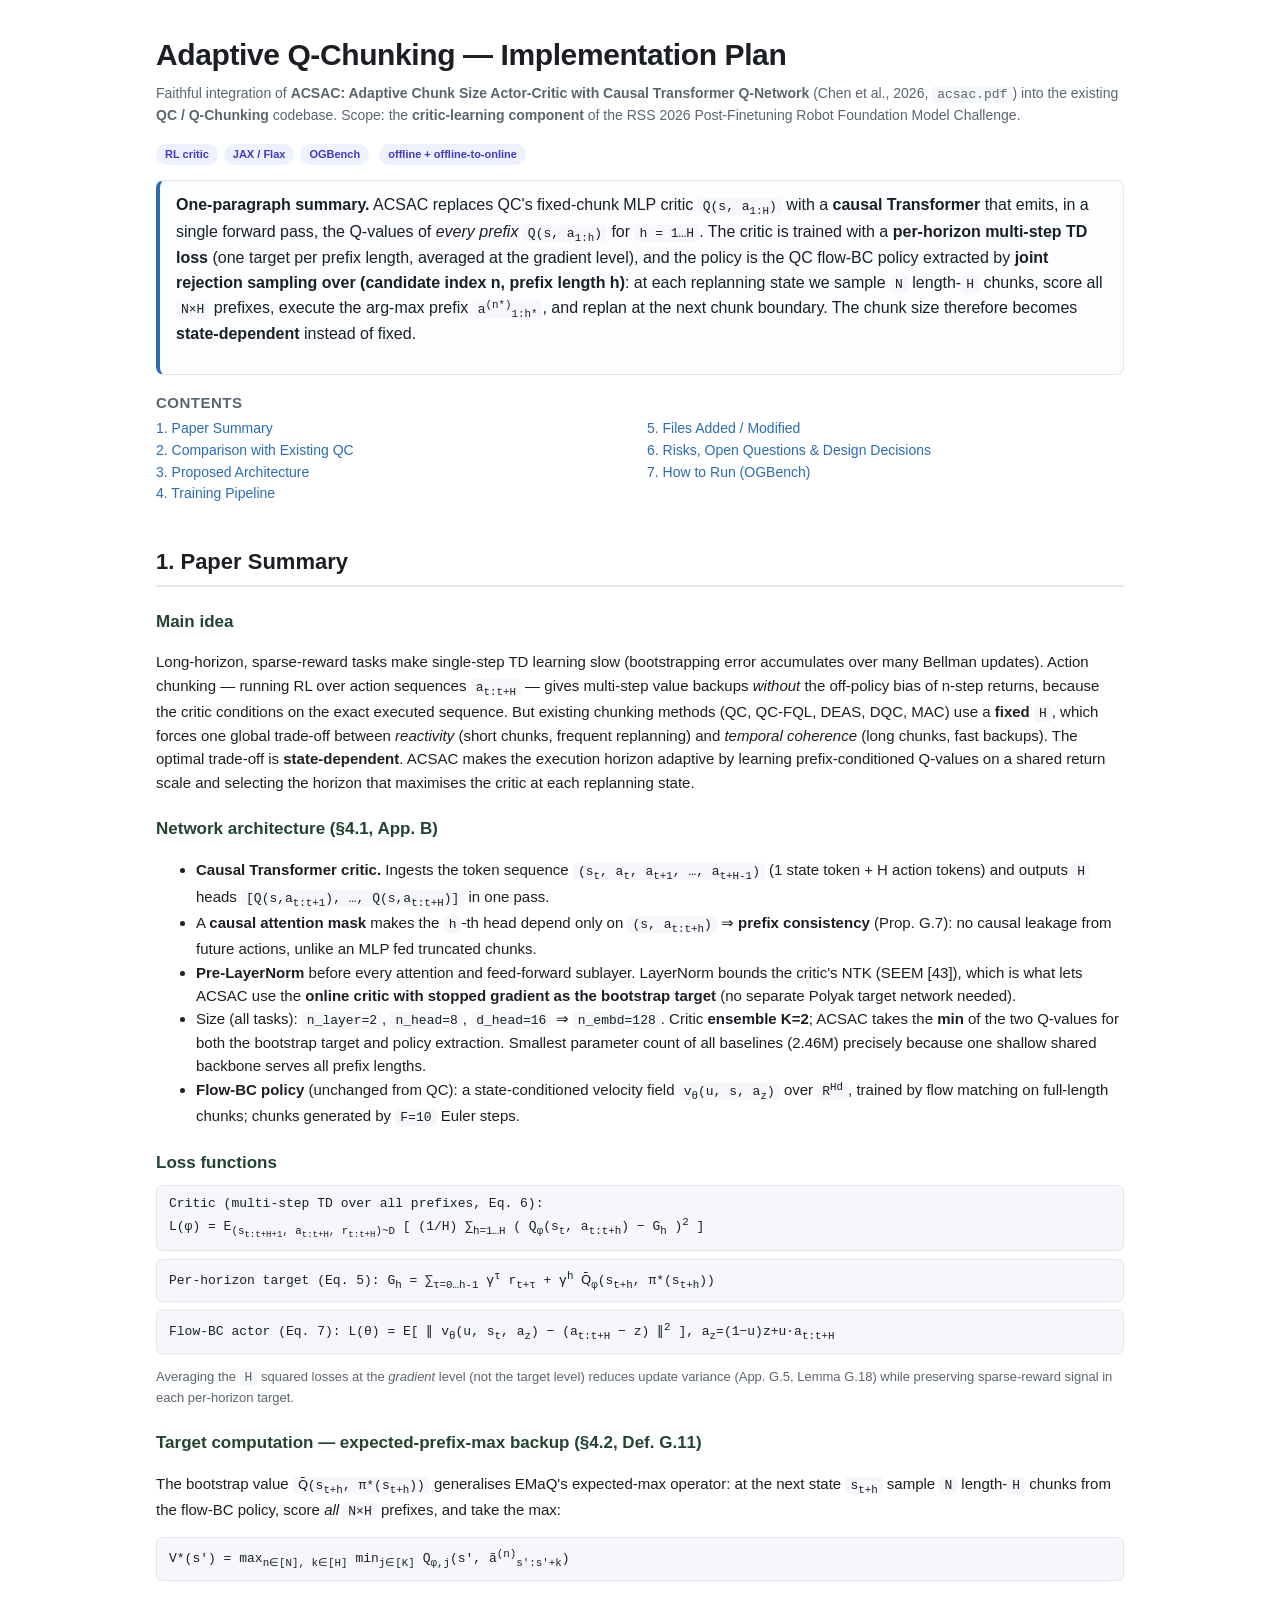
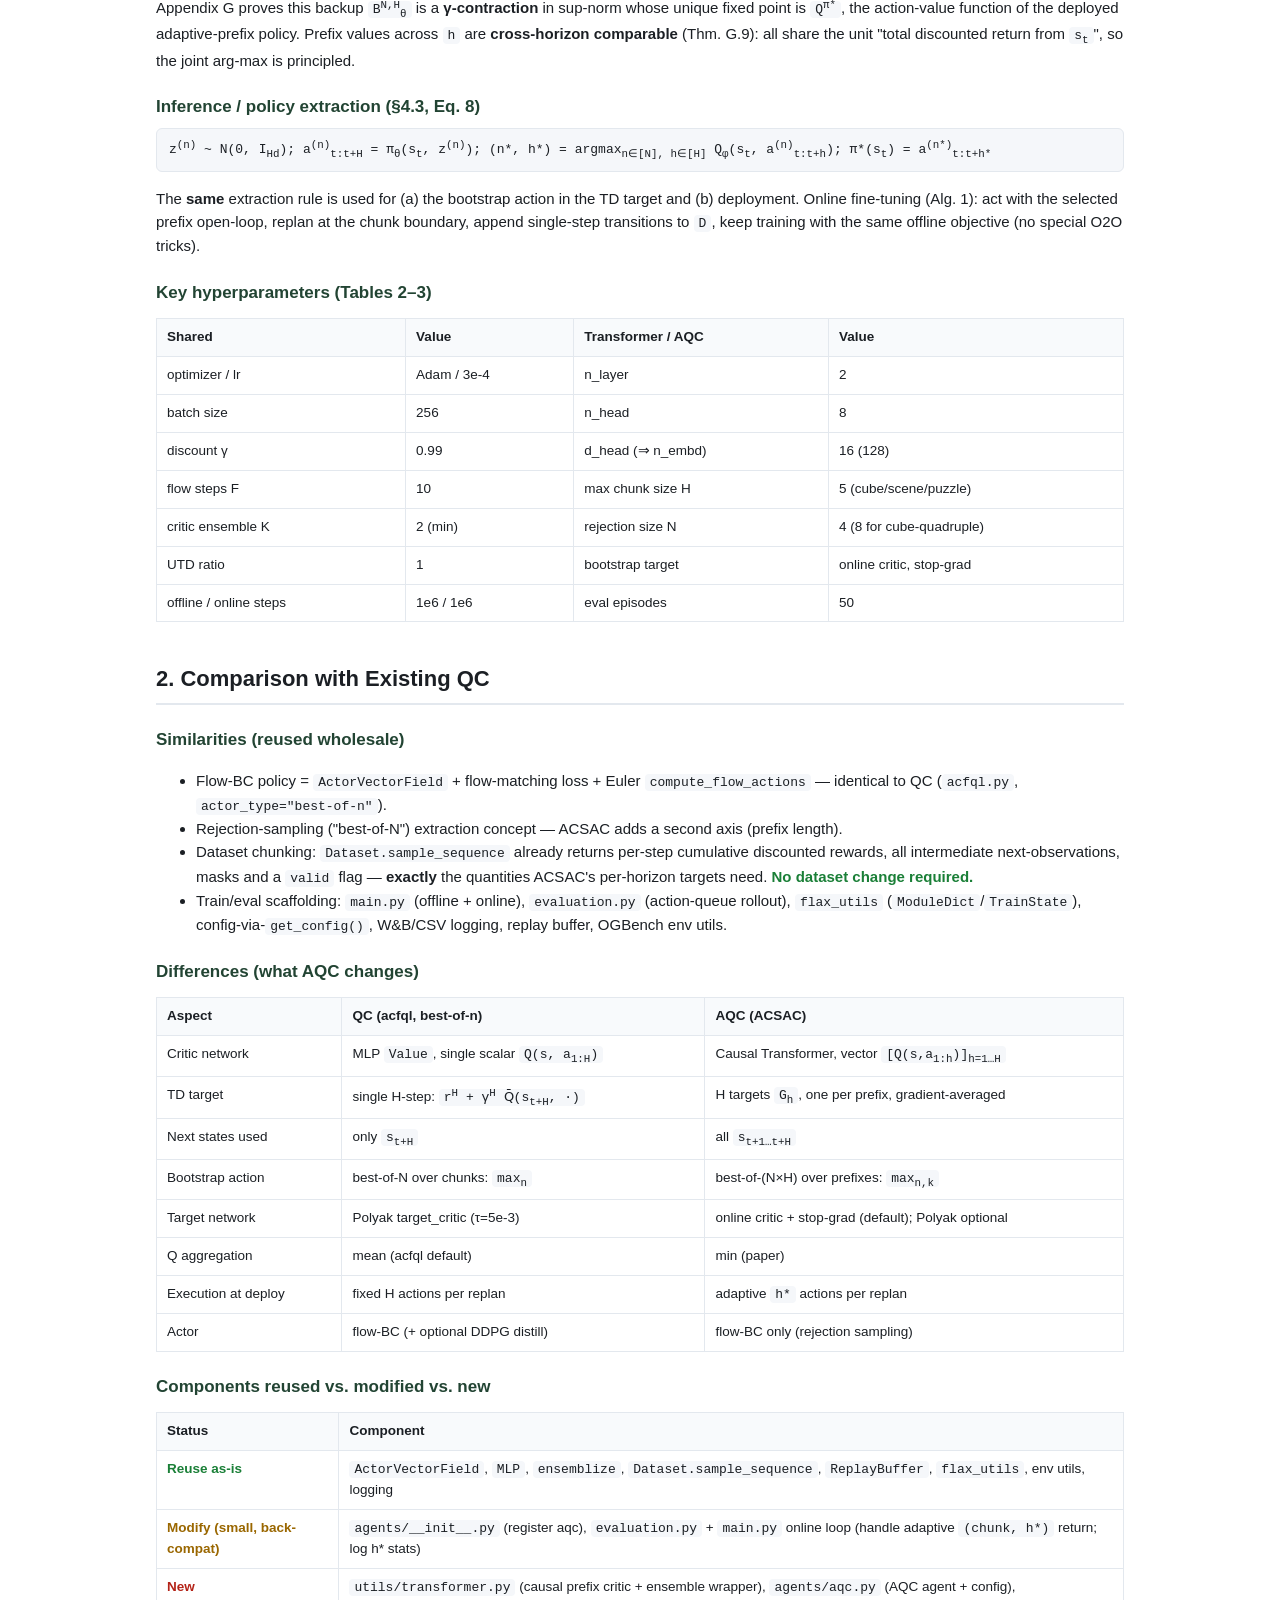
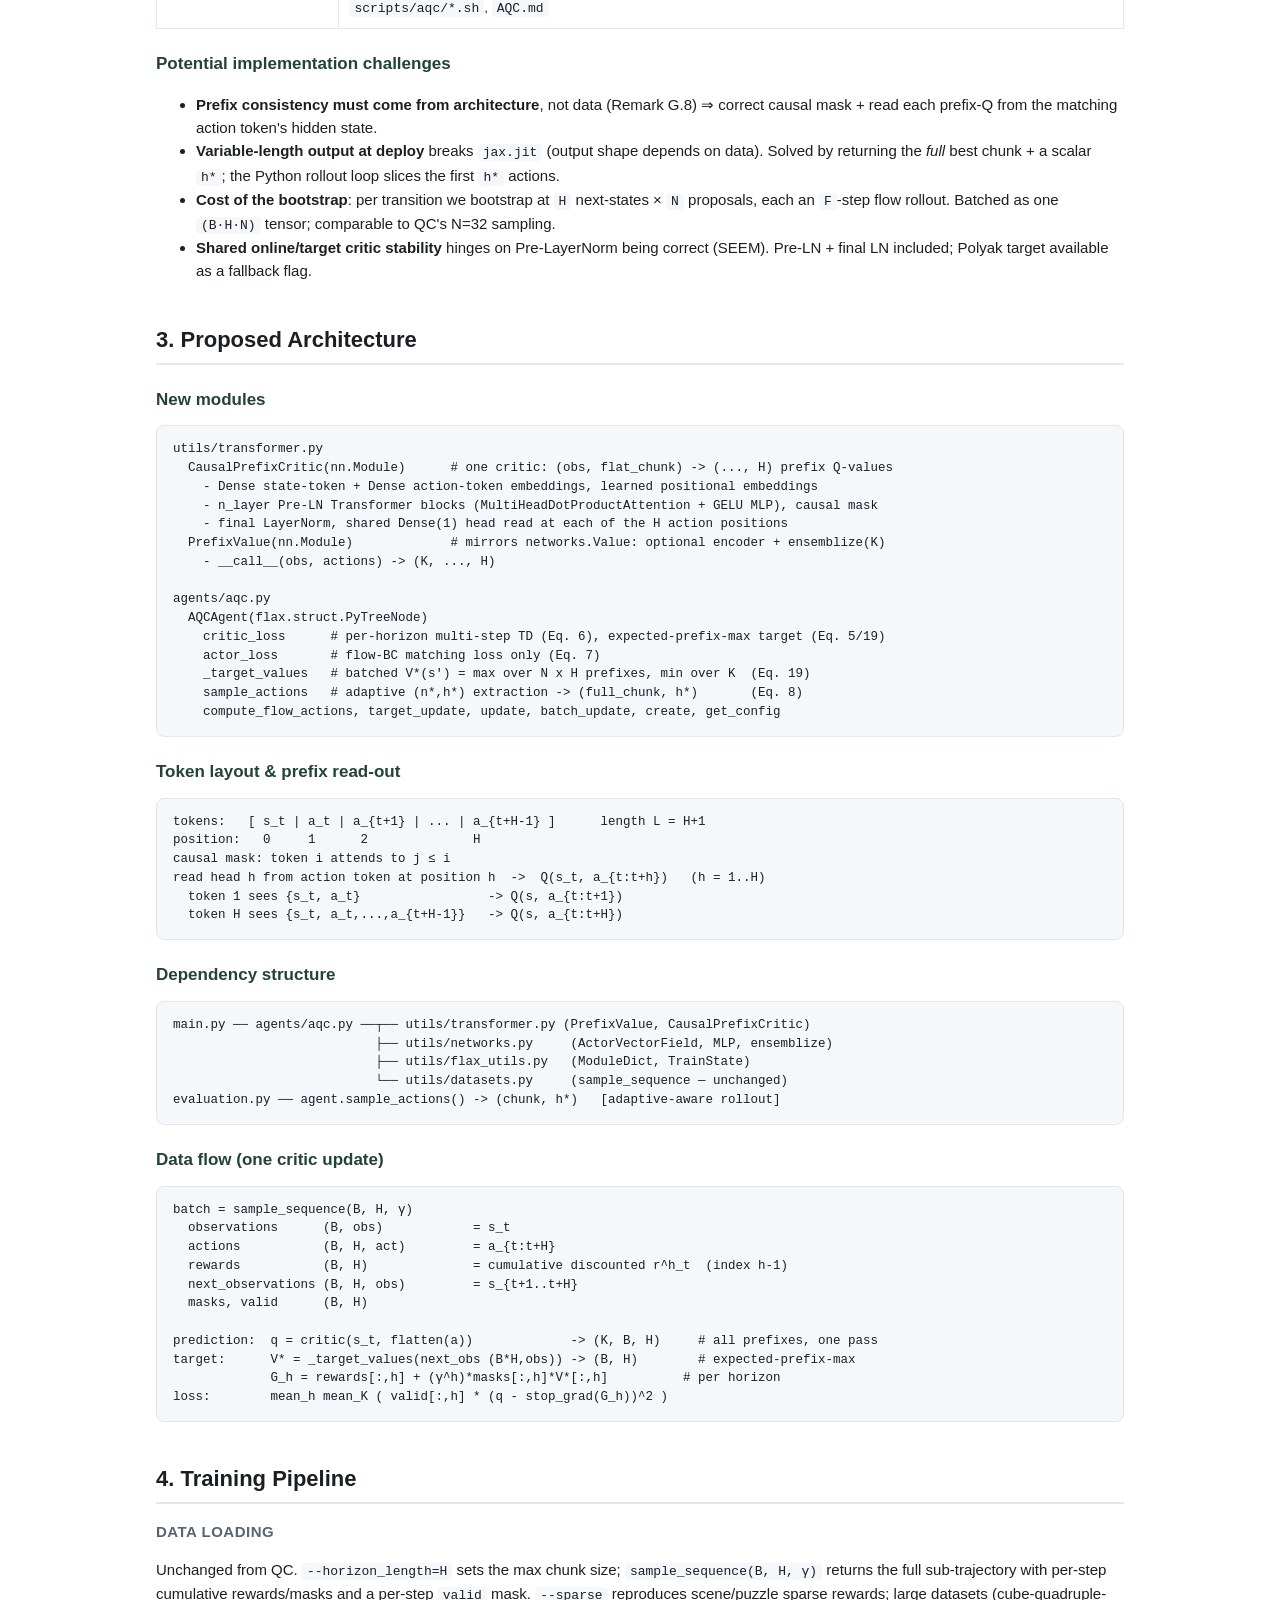
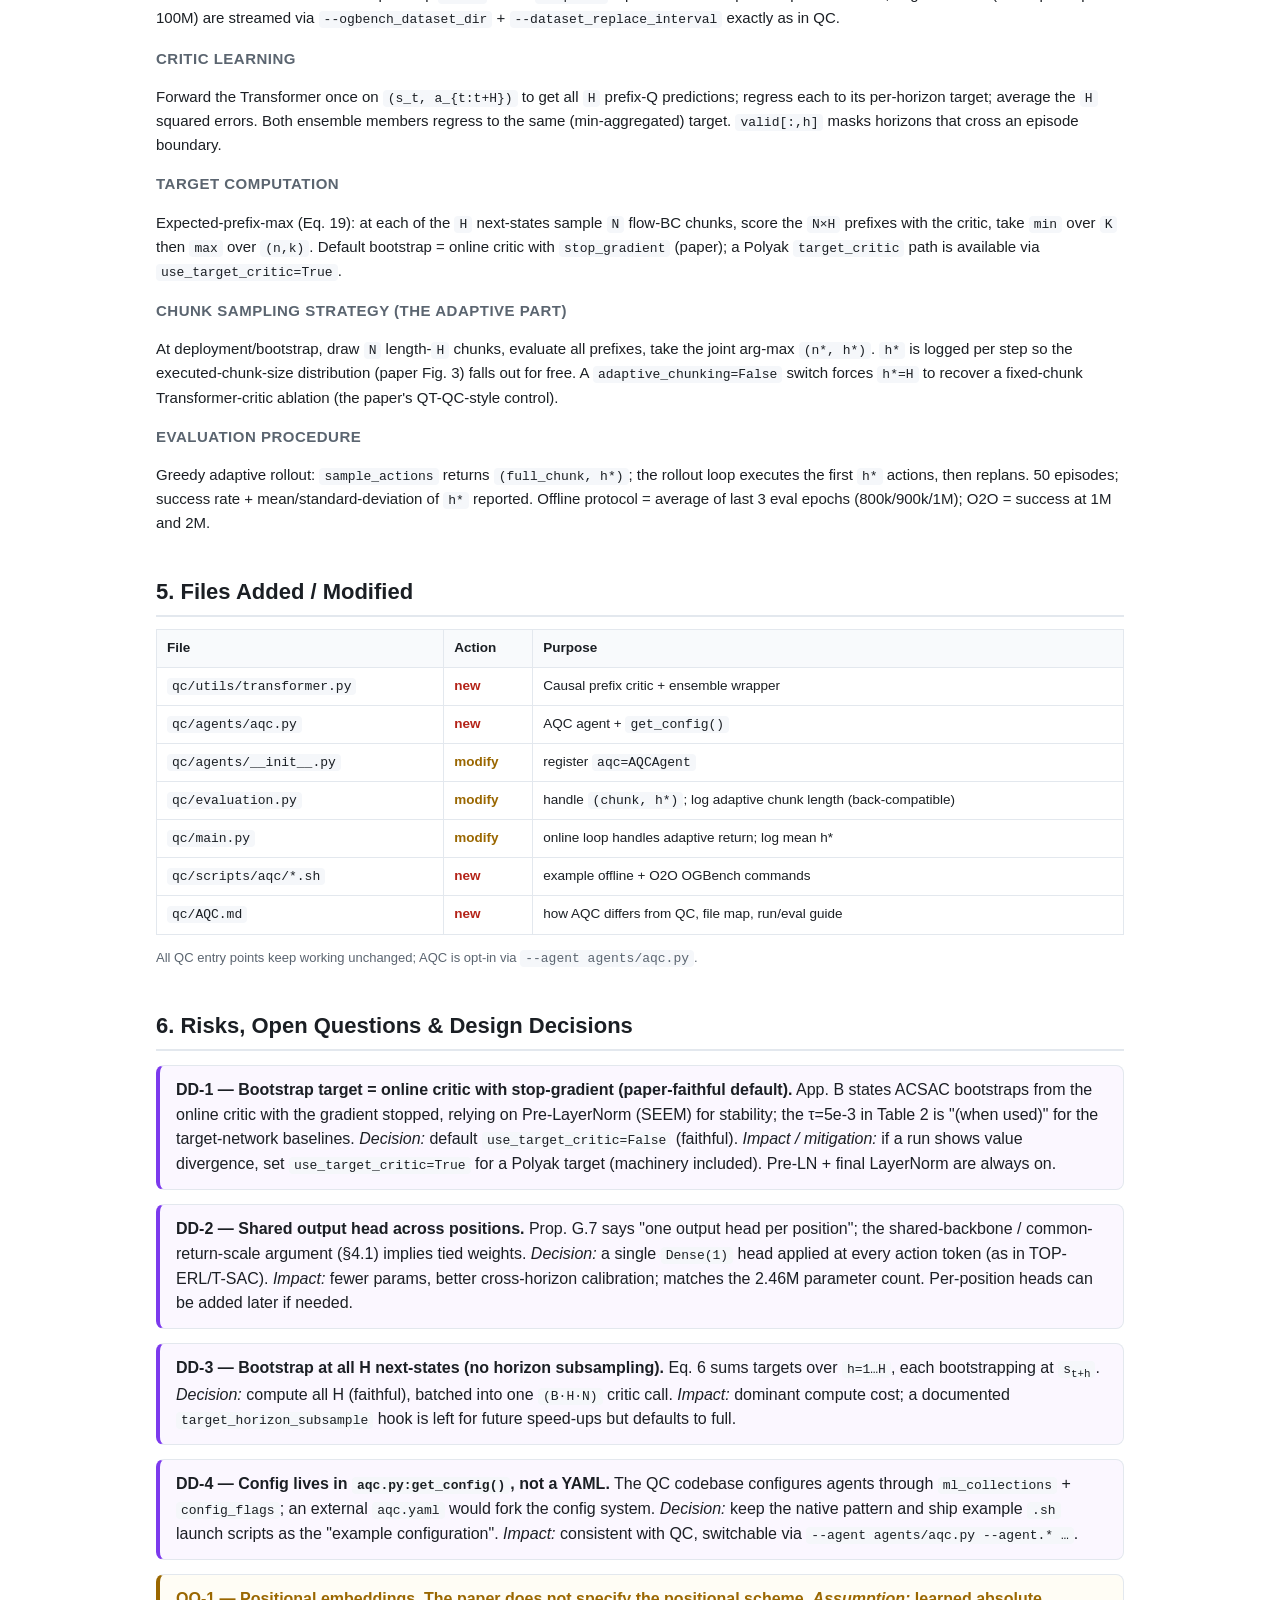
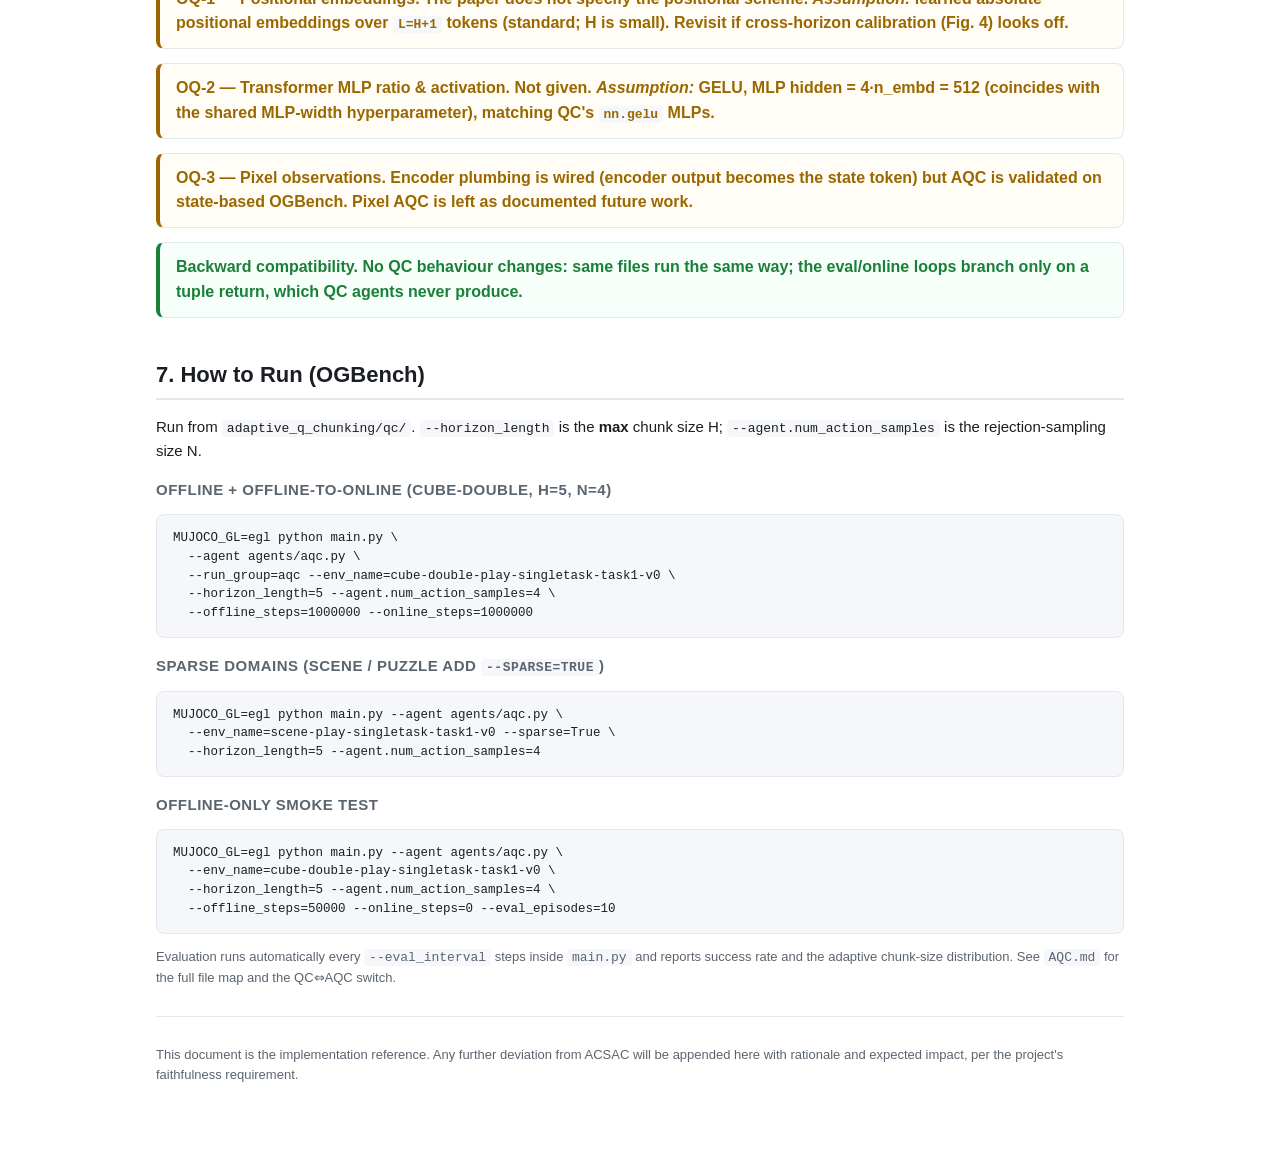
==== adaptive_q_chunking/implementation_plan.html @ ee91c6ee "Add Adaptive Q-Chunking (ACSAC) critic + distributional variant + OGBench sweep infra - Causal Trans" ====
<!DOCTYPE html>
<html lang="en">
<head>
<meta charset="utf-8"/>
<meta name="viewport" content="width=device-width, initial-scale=1"/>
<title>Adaptive Q-Chunking (ACSAC) — Implementation Plan</title>
<style>
  :root { --fg:#1b1f24; --muted:#5b6570; --acc:#2b6cb0; --acc2:#7c3aed;
          --ok:#1a7f37; --warn:#9a6700; --bad:#b42318; --bg:#fff; --code:#f5f7fa;
          --border:#e3e8ee; }
  * { box-sizing:border-box; }
  body { font-family:-apple-system,BlinkMacSystemFont,"Segoe UI",Roboto,Helvetica,Arial,sans-serif;
         color:var(--fg); background:var(--bg); margin:0; line-height:1.55; }
  .wrap { max-width:1024px; margin:0 auto; padding:32px 28px 96px; }
  h1 { font-size:30px; margin:0 0 4px; letter-spacing:-.4px; }
  h2 { font-size:22px; margin:40px 0 10px; padding-bottom:6px; border-bottom:2px solid var(--border); }
  h3 { font-size:17px; margin:22px 0 6px; color:#243; }
  h4 { font-size:15px; margin:16px 0 4px; color:var(--muted); text-transform:uppercase; letter-spacing:.5px; }
  p, li { font-size:15px; }
  code { background:var(--code); padding:1px 5px; border-radius:4px; font-size:13px;
         font-family:"SF Mono",ui-monospace,Menlo,Consolas,monospace; }
  pre { background:var(--code); border:1px solid var(--border); border-radius:8px;
        padding:14px 16px; overflow:auto; font-size:12.5px; line-height:1.5;
        font-family:"SF Mono",ui-monospace,Menlo,Consolas,monospace; }
  .sub { color:var(--muted); font-size:14px; margin-top:0; }
  .pill { display:inline-block; font-size:11px; padding:2px 9px; border-radius:999px;
          background:#eef2ff; color:#4338ca; font-weight:600; margin-right:6px; }
  table { border-collapse:collapse; width:100%; margin:12px 0; font-size:13.5px; }
  th,td { border:1px solid var(--border); padding:8px 10px; text-align:left; vertical-align:top; }
  th { background:#f8fafc; font-weight:600; }
  .ok { color:var(--ok); font-weight:600; }
  .warn { color:var(--warn); font-weight:600; }
  .bad { color:var(--bad); font-weight:600; }
  .box { border:1px solid var(--border); border-left:4px solid var(--acc); border-radius:8px;
         padding:12px 16px; margin:14px 0; background:#fbfdff; }
  .box.warn { border-left-color:var(--warn); background:#fffdf5; }
  .box.dev  { border-left-color:var(--acc2); background:#fbf7ff; }
  .box.ok   { border-left-color:var(--ok); background:#f6fffa; }
  .toc { columns:2; font-size:14px; }
  .toc a { color:var(--acc); text-decoration:none; }
  .small { font-size:13px; color:var(--muted); }
  .eq { background:var(--code); border:1px solid var(--border); border-radius:6px;
        padding:8px 12px; margin:8px 0; font-family:ui-monospace,Menlo,monospace; font-size:13px; }
  kbd { background:#111827; color:#fff; border-radius:4px; padding:1px 6px; font-size:12px; }
  hr { border:0; border-top:1px solid var(--border); margin:28px 0; }
</style>
</head>
<body>
<div class="wrap">

<h1>Adaptive Q-Chunking — Implementation Plan</h1>
<p class="sub">Faithful integration of <b>ACSAC: Adaptive Chunk Size Actor-Critic with Causal Transformer
Q-Network</b> (Chen et al., 2026, <code>acsac.pdf</code>) into the existing <b>QC / Q-Chunking</b> codebase.
Scope: the <b>critic-learning component</b> of the RSS 2026 Post-Finetuning Robot Foundation Model Challenge.</p>
<p><span class="pill">RL critic</span><span class="pill">JAX / Flax</span><span class="pill">OGBench</span>
<span class="pill">offline + offline-to-online</span></p>

<div class="box">
<b>One-paragraph summary.</b> ACSAC replaces QC's fixed-chunk MLP critic
<code>Q(s, a<sub>1:H</sub>)</code> with a <b>causal Transformer</b> that emits, in a single forward pass,
the Q-values of <i>every prefix</i> <code>Q(s, a<sub>1:h</sub>)</code> for <code>h = 1…H</code>. The critic is
trained with a <b>per-horizon multi-step TD loss</b> (one target per prefix length, averaged at the
gradient level), and the policy is the QC flow-BC policy extracted by <b>joint rejection sampling over
(candidate index n, prefix length h)</b>: at each replanning state we sample <code>N</code> length-<code>H</code>
chunks, score all <code>N&times;H</code> prefixes, execute the arg-max prefix <code>a<sup>(n*)</sup><sub>1:h*</sub></code>,
and replan at the next chunk boundary. The chunk size therefore becomes <b>state-dependent</b> instead of fixed.</p>
</div>

<h4>Contents</h4>
<div class="toc">
<a href="#summary">1. Paper Summary</a><br/>
<a href="#compare">2. Comparison with Existing QC</a><br/>
<a href="#arch">3. Proposed Architecture</a><br/>
<a href="#pipeline">4. Training Pipeline</a><br/>
<a href="#files">5. Files Added / Modified</a><br/>
<a href="#risks">6. Risks, Open Questions &amp; Design Decisions</a><br/>
<a href="#run">7. How to Run (OGBench)</a><br/>
</div>

<!-- ============================================================ -->
<h2 id="summary">1. Paper Summary</h2>

<h3>Main idea</h3>
<p>Long-horizon, sparse-reward tasks make single-step TD learning slow (bootstrapping error
accumulates over many Bellman updates). Action chunking — running RL over action sequences
<code>a<sub>t:t+H</sub></code> — gives multi-step value backups <i>without</i> the off-policy bias of n-step
returns, because the critic conditions on the exact executed sequence. But existing chunking methods (QC,
QC-FQL, DEAS, DQC, MAC) use a <b>fixed</b> <code>H</code>, which forces one global trade-off between
<i>reactivity</i> (short chunks, frequent replanning) and <i>temporal coherence</i> (long chunks, fast
backups). The optimal trade-off is <b>state-dependent</b>. ACSAC makes the execution horizon adaptive by
learning prefix-conditioned Q-values on a shared return scale and selecting the horizon that maximises
the critic at each replanning state.</p>

<h3>Network architecture (§4.1, App. B)</h3>
<ul>
<li><b>Causal Transformer critic.</b> Ingests the token sequence
<code>(s<sub>t</sub>, a<sub>t</sub>, a<sub>t+1</sub>, …, a<sub>t+H-1</sub>)</code> (1 state token + H action tokens)
and outputs <code>H</code> heads <code>[Q(s,a<sub>t:t+1</sub>), …, Q(s,a<sub>t:t+H</sub>)]</code> in one pass.</li>
<li>A <b>causal attention mask</b> makes the <code>h</code>-th head depend only on <code>(s, a<sub>t:t+h</sub>)</code>
&rArr; <b>prefix consistency</b> (Prop. G.7): no causal leakage from future actions, unlike an MLP fed truncated chunks.</li>
<li><b>Pre-LayerNorm</b> before every attention and feed-forward sublayer. LayerNorm bounds the critic's NTK
(SEEM [43]), which is what lets ACSAC use the <b>online critic with stopped gradient as the bootstrap target</b>
(no separate Polyak target network needed).</li>
<li>Size (all tasks): <code>n_layer=2</code>, <code>n_head=8</code>, <code>d_head=16</code> &rArr; <code>n_embd=128</code>.
Critic <b>ensemble K=2</b>; ACSAC takes the <b>min</b> of the two Q-values for both the bootstrap target and policy extraction.
Smallest parameter count of all baselines (2.46M) precisely because one shallow shared backbone serves all prefix lengths.</li>
<li><b>Flow-BC policy</b> (unchanged from QC): a state-conditioned velocity field <code>v<sub>θ</sub>(u, s, a<sub>z</sub>)</code>
over <code>R<sup>Hd</sup></code>, trained by flow matching on full-length chunks; chunks generated by <code>F=10</code> Euler steps.</li>
</ul>

<h3>Loss functions</h3>
<div class="eq">Critic (multi-step TD over all prefixes, Eq. 6):<br/>
L(&phi;) = E<sub>(s<sub>t:t+H+1</sub>, a<sub>t:t+H</sub>, r<sub>t:t+H</sub>)~D</sub> [ (1/H) &sum;<sub>h=1…H</sub> ( Q<sub>&phi;</sub>(s<sub>t</sub>, a<sub>t:t+h</sub>) &minus; G<sub>h</sub> )<sup>2</sup> ]</div>
<div class="eq">Per-horizon target (Eq. 5):  G<sub>h</sub> = &sum;<sub>&tau;=0…h-1</sub> &gamma;<sup>&tau;</sup> r<sub>t+&tau;</sub>  +  &gamma;<sup>h</sup> Q̄<sub>&phi;</sub>(s<sub>t+h</sub>, &pi;*(s<sub>t+h</sub>))</div>
<div class="eq">Flow-BC actor (Eq. 7):  L(&theta;) = E[ &Vert; v<sub>&theta;</sub>(u, s<sub>t</sub>, a<sub>z</sub>) &minus; (a<sub>t:t+H</sub> &minus; z) &Vert;<sup>2</sup> ],  a<sub>z</sub>=(1&minus;u)z+u&middot;a<sub>t:t+H</sub></div>
<p class="small">Averaging the <code>H</code> squared losses at the <i>gradient</i> level (not the target level)
reduces update variance (App. G.5, Lemma G.18) while preserving sparse-reward signal in each per-horizon target.</p>

<h3>Target computation — expected-prefix-max backup (§4.2, Def. G.11)</h3>
<p>The bootstrap value <code>Q̄(s<sub>t+h</sub>, &pi;*(s<sub>t+h</sub>))</code> generalises EMaQ's expected-max operator:
at the next state <code>s<sub>t+h</sub></code> sample <code>N</code> length-<code>H</code> chunks from the flow-BC policy, score
<i>all</i> <code>N&times;H</code> prefixes, and take the max:</p>
<div class="eq">V*(s') = max<sub>n&isin;[N], k&isin;[H]</sub>  min<sub>j&isin;[K]</sub>  Q<sub>&phi;,j</sub>(s', ã<sup>(n)</sup><sub>s':s'+k</sub>)</div>
<p>Appendix G proves this backup <code>B<sup>N,H</sup><sub>&theta;</sub></code> is a <b>&gamma;-contraction</b> in
sup-norm whose unique fixed point is <code>Q<sup>&pi;*</sup></code>, the action-value function of the deployed
adaptive-prefix policy. Prefix values across <code>h</code> are <b>cross-horizon comparable</b> (Thm. G.9):
all share the unit "total discounted return from <code>s<sub>t</sub></code>", so the joint arg-max is principled.</p>

<h3>Inference / policy extraction (§4.3, Eq. 8)</h3>
<div class="eq">z<sup>(n)</sup> ~ N(0, I<sub>Hd</sub>);   a<sup>(n)</sup><sub>t:t+H</sub> = &pi;<sub>&theta;</sub>(s<sub>t</sub>, z<sup>(n)</sup>);
  (n*, h*) = argmax<sub>n&isin;[N], h&isin;[H]</sub> Q<sub>&phi;</sub>(s<sub>t</sub>, a<sup>(n)</sup><sub>t:t+h</sub>);   &pi;*(s<sub>t</sub>) = a<sup>(n*)</sup><sub>t:t+h*</sub></div>
<p>The <b>same</b> extraction rule is used for (a) the bootstrap action in the TD target and (b) deployment.
Online fine-tuning (Alg. 1): act with the selected prefix open-loop, replan at the chunk boundary, append
single-step transitions to <code>D</code>, keep training with the same offline objective (no special O2O tricks).</p>

<h3>Key hyperparameters (Tables 2–3)</h3>
<table>
<tr><th>Shared</th><th>Value</th><th>Transformer / AQC</th><th>Value</th></tr>
<tr><td>optimizer / lr</td><td>Adam / 3e-4</td><td>n_layer</td><td>2</td></tr>
<tr><td>batch size</td><td>256</td><td>n_head</td><td>8</td></tr>
<tr><td>discount &gamma;</td><td>0.99</td><td>d_head (&rArr; n_embd)</td><td>16 (128)</td></tr>
<tr><td>flow steps F</td><td>10</td><td>max chunk size H</td><td>5 (cube/scene/puzzle)</td></tr>
<tr><td>critic ensemble K</td><td>2 (min)</td><td>rejection size N</td><td>4 (8 for cube-quadruple)</td></tr>
<tr><td>UTD ratio</td><td>1</td><td>bootstrap target</td><td>online critic, stop-grad</td></tr>
<tr><td>offline / online steps</td><td>1e6 / 1e6</td><td>eval episodes</td><td>50</td></tr>
</table>

<!-- ============================================================ -->
<h2 id="compare">2. Comparison with Existing QC</h2>

<h3>Similarities (reused wholesale)</h3>
<ul>
<li>Flow-BC policy = <code>ActorVectorField</code> + flow-matching loss + Euler <code>compute_flow_actions</code>
— identical to QC (<code>acfql.py</code>, <code>actor_type="best-of-n"</code>).</li>
<li>Rejection-sampling ("best-of-N") extraction concept — ACSAC adds a second axis (prefix length).</li>
<li>Dataset chunking: <code>Dataset.sample_sequence</code> already returns per-step cumulative discounted
rewards, all intermediate next-observations, masks and a <code>valid</code> flag — <b>exactly</b> the
quantities ACSAC's per-horizon targets need. <span class="ok">No dataset change required.</span></li>
<li>Train/eval scaffolding: <code>main.py</code> (offline + online), <code>evaluation.py</code> (action-queue
rollout), <code>flax_utils</code> (<code>ModuleDict</code>/<code>TrainState</code>), config-via-<code>get_config()</code>,
W&amp;B/CSV logging, replay buffer, OGBench env utils.</li>
</ul>

<h3>Differences (what AQC changes)</h3>
<table>
<tr><th>Aspect</th><th>QC (acfql, best-of-n)</th><th>AQC (ACSAC)</th></tr>
<tr><td>Critic network</td><td>MLP <code>Value</code>, single scalar <code>Q(s, a<sub>1:H</sub>)</code></td>
    <td>Causal Transformer, vector <code>[Q(s,a<sub>1:h</sub>)]<sub>h=1…H</sub></code></td></tr>
<tr><td>TD target</td><td>single H-step: <code>r<sup>H</sup> + &gamma;<sup>H</sup> Q̄(s<sub>t+H</sub>, &middot;)</code></td>
    <td>H targets <code>G<sub>h</sub></code>, one per prefix, gradient-averaged</td></tr>
<tr><td>Next states used</td><td>only <code>s<sub>t+H</sub></code></td><td>all <code>s<sub>t+1…t+H</sub></code></td></tr>
<tr><td>Bootstrap action</td><td>best-of-N over chunks: <code>max<sub>n</sub></code></td>
    <td>best-of-(N&times;H) over prefixes: <code>max<sub>n,k</sub></code></td></tr>
<tr><td>Target network</td><td>Polyak target_critic (&tau;=5e-3)</td>
    <td>online critic + stop-grad (default); Polyak optional</td></tr>
<tr><td>Q aggregation</td><td>mean (acfql default)</td><td>min (paper)</td></tr>
<tr><td>Execution at deploy</td><td>fixed H actions per replan</td><td>adaptive <code>h*</code> actions per replan</td></tr>
<tr><td>Actor</td><td>flow-BC (+ optional DDPG distill)</td><td>flow-BC only (rejection sampling)</td></tr>
</table>

<h3>Components reused vs. modified vs. new</h3>
<table>
<tr><th>Status</th><th>Component</th></tr>
<tr><td class="ok">Reuse as-is</td><td><code>ActorVectorField</code>, <code>MLP</code>, <code>ensemblize</code>,
   <code>Dataset.sample_sequence</code>, <code>ReplayBuffer</code>, <code>flax_utils</code>, env utils, logging</td></tr>
<tr><td class="warn">Modify (small, back-compat)</td><td><code>agents/__init__.py</code> (register aqc),
   <code>evaluation.py</code> + <code>main.py</code> online loop (handle adaptive <code>(chunk, h*)</code> return; log h* stats)</td></tr>
<tr><td class="bad">New</td><td><code>utils/transformer.py</code> (causal prefix critic + ensemble wrapper),
   <code>agents/aqc.py</code> (AQC agent + config), <code>scripts/aqc/*.sh</code>, <code>AQC.md</code></td></tr>
</table>

<h3>Potential implementation challenges</h3>
<ul>
<li><b>Prefix consistency must come from architecture</b>, not data (Remark G.8) &rArr; correct causal mask + read
each prefix-Q from the matching action token's hidden state.</li>
<li><b>Variable-length output at deploy</b> breaks <code>jax.jit</code> (output shape depends on data). Solved by
returning the <i>full</i> best chunk + a scalar <code>h*</code>; the Python rollout loop slices the first <code>h*</code> actions.</li>
<li><b>Cost of the bootstrap</b>: per transition we bootstrap at <code>H</code> next-states &times; <code>N</code> proposals,
each an <code>F</code>-step flow rollout. Batched as one <code>(B&middot;H&middot;N)</code> tensor; comparable to QC's N=32 sampling.</li>
<li><b>Shared online/target critic stability</b> hinges on Pre-LayerNorm being correct (SEEM). Pre-LN + final LN included;
Polyak target available as a fallback flag.</li>
</ul>

<!-- ============================================================ -->
<h2 id="arch">3. Proposed Architecture</h2>

<h3>New modules</h3>
<pre>utils/transformer.py
  CausalPrefixCritic(nn.Module)      # one critic: (obs, flat_chunk) -> (..., H) prefix Q-values
    - Dense state-token + Dense action-token embeddings, learned positional embeddings
    - n_layer Pre-LN Transformer blocks (MultiHeadDotProductAttention + GELU MLP), causal mask
    - final LayerNorm, shared Dense(1) head read at each of the H action positions
  PrefixValue(nn.Module)             # mirrors networks.Value: optional encoder + ensemblize(K)
    - __call__(obs, actions) -> (K, ..., H)

agents/aqc.py
  AQCAgent(flax.struct.PyTreeNode)
    critic_loss      # per-horizon multi-step TD (Eq. 6), expected-prefix-max target (Eq. 5/19)
    actor_loss       # flow-BC matching loss only (Eq. 7)
    _target_values   # batched V*(s') = max over N x H prefixes, min over K  (Eq. 19)
    sample_actions   # adaptive (n*,h*) extraction -> (full_chunk, h*)       (Eq. 8)
    compute_flow_actions, target_update, update, batch_update, create, get_config</pre>

<h3>Token layout &amp; prefix read-out</h3>
<pre>tokens:   [ s_t | a_t | a_{t+1} | ... | a_{t+H-1} ]      length L = H+1
position:   0     1      2              H
causal mask: token i attends to j &le; i
read head h from action token at position h  ->  Q(s_t, a_{t:t+h})   (h = 1..H)
  token 1 sees {s_t, a_t}                 -> Q(s, a_{t:t+1})
  token H sees {s_t, a_t,...,a_{t+H-1}}   -> Q(s, a_{t:t+H})</pre>

<h3>Dependency structure</h3>
<pre>main.py ── agents/aqc.py ──┬── utils/transformer.py (PrefixValue, CausalPrefixCritic)
                           ├── utils/networks.py     (ActorVectorField, MLP, ensemblize)
                           ├── utils/flax_utils.py   (ModuleDict, TrainState)
                           └── utils/datasets.py     (sample_sequence — unchanged)
evaluation.py ── agent.sample_actions() -> (chunk, h*)   [adaptive-aware rollout]</pre>

<h3>Data flow (one critic update)</h3>
<pre>batch = sample_sequence(B, H, &gamma;)
  observations      (B, obs)            = s_t
  actions           (B, H, act)         = a_{t:t+H}
  rewards           (B, H)              = cumulative discounted r^h_t  (index h-1)
  next_observations (B, H, obs)         = s_{t+1..t+H}
  masks, valid      (B, H)

prediction:  q = critic(s_t, flatten(a))             -> (K, B, H)     # all prefixes, one pass
target:      V* = _target_values(next_obs (B*H,obs)) -> (B, H)        # expected-prefix-max
             G_h = rewards[:,h] + (&gamma;^h)*masks[:,h]*V*[:,h]          # per horizon
loss:        mean_h mean_K ( valid[:,h] * (q - stop_grad(G_h))^2 )</pre>

<!-- ============================================================ -->
<h2 id="pipeline">4. Training Pipeline</h2>

<h4>Data loading</h4>
<p>Unchanged from QC. <code>--horizon_length=H</code> sets the max chunk size; <code>sample_sequence(B, H, &gamma;)</code>
returns the full sub-trajectory with per-step cumulative rewards/masks and a per-step <code>valid</code> mask.
<code>--sparse</code> reproduces scene/puzzle sparse rewards; large datasets (cube-quadruple-100M) are streamed via
<code>--ogbench_dataset_dir</code> + <code>--dataset_replace_interval</code> exactly as in QC.</p>

<h4>Critic learning</h4>
<p>Forward the Transformer once on <code>(s_t, a_{t:t+H})</code> to get all <code>H</code> prefix-Q predictions; regress
each to its per-horizon target; average the <code>H</code> squared errors. Both ensemble members regress to the same
(min-aggregated) target. <code>valid[:,h]</code> masks horizons that cross an episode boundary.</p>

<h4>Target computation</h4>
<p>Expected-prefix-max (Eq. 19): at each of the <code>H</code> next-states sample <code>N</code> flow-BC chunks, score
the <code>N&times;H</code> prefixes with the critic, take <code>min</code> over <code>K</code> then <code>max</code> over
<code>(n,k)</code>. Default bootstrap = online critic with <code>stop_gradient</code> (paper); a Polyak
<code>target_critic</code> path is available via <code>use_target_critic=True</code>.</p>

<h4>Chunk sampling strategy (the adaptive part)</h4>
<p>At deployment/bootstrap, draw <code>N</code> length-<code>H</code> chunks, evaluate all prefixes, take the joint
arg-max <code>(n*, h*)</code>. <code>h*</code> is logged per step so the executed-chunk-size distribution (paper Fig. 3)
falls out for free. A <code>adaptive_chunking=False</code> switch forces <code>h*=H</code> to recover a fixed-chunk
Transformer-critic ablation (the paper's QT-QC-style control).</p>

<h4>Evaluation procedure</h4>
<p>Greedy adaptive rollout: <code>sample_actions</code> returns <code>(full_chunk, h*)</code>; the rollout loop executes
the first <code>h*</code> actions, then replans. 50 episodes; success rate + mean/standard-deviation of <code>h*</code>
reported. Offline protocol = average of last 3 eval epochs (800k/900k/1M); O2O = success at 1M and 2M.</p>

<!-- ============================================================ -->
<h2 id="files">5. Files Added / Modified</h2>
<table>
<tr><th>File</th><th>Action</th><th>Purpose</th></tr>
<tr><td><code>qc/utils/transformer.py</code></td><td class="bad">new</td><td>Causal prefix critic + ensemble wrapper</td></tr>
<tr><td><code>qc/agents/aqc.py</code></td><td class="bad">new</td><td>AQC agent + <code>get_config()</code></td></tr>
<tr><td><code>qc/agents/__init__.py</code></td><td class="warn">modify</td><td>register <code>aqc=AQCAgent</code></td></tr>
<tr><td><code>qc/evaluation.py</code></td><td class="warn">modify</td><td>handle <code>(chunk, h*)</code>; log adaptive chunk length (back-compatible)</td></tr>
<tr><td><code>qc/main.py</code></td><td class="warn">modify</td><td>online loop handles adaptive return; log mean h*</td></tr>
<tr><td><code>qc/scripts/aqc/*.sh</code></td><td class="bad">new</td><td>example offline + O2O OGBench commands</td></tr>
<tr><td><code>qc/AQC.md</code></td><td class="bad">new</td><td>how AQC differs from QC, file map, run/eval guide</td></tr>
</table>
<p class="small">All QC entry points keep working unchanged; AQC is opt-in via <code>--agent agents/aqc.py</code>.</p>

<!-- ============================================================ -->
<h2 id="risks">6. Risks, Open Questions &amp; Design Decisions</h2>

<div class="box dev">
<b>DD-1 — Bootstrap target = online critic with stop-gradient (paper-faithful default).</b>
App. B states ACSAC bootstraps from the online critic with the gradient stopped, relying on Pre-LayerNorm
(SEEM) for stability; the &tau;=5e-3 in Table 2 is "(when used)" for the target-network baselines.
<i>Decision:</i> default <code>use_target_critic=False</code> (faithful). <i>Impact / mitigation:</i> if a run
shows value divergence, set <code>use_target_critic=True</code> for a Polyak target (machinery included). Pre-LN +
final LayerNorm are always on.
</div>

<div class="box dev">
<b>DD-2 — Shared output head across positions.</b> Prop. G.7 says "one output head per position"; the shared-backbone
/ common-return-scale argument (§4.1) implies tied weights. <i>Decision:</i> a single <code>Dense(1)</code> head applied
at every action token (as in TOP-ERL/T-SAC). <i>Impact:</i> fewer params, better cross-horizon calibration; matches the
2.46M parameter count. Per-position heads can be added later if needed.
</div>

<div class="box dev">
<b>DD-3 — Bootstrap at all H next-states (no horizon subsampling).</b> Eq. 6 sums targets over <code>h=1…H</code>, each
bootstrapping at <code>s<sub>t+h</sub></code>. <i>Decision:</i> compute all H (faithful), batched into one
<code>(B&middot;H&middot;N)</code> critic call. <i>Impact:</i> dominant compute cost; a documented
<code>target_horizon_subsample</code> hook is left for future speed-ups but defaults to full.
</div>

<div class="box dev">
<b>DD-4 — Config lives in <code>aqc.py:get_config()</code>, not a YAML.</b> The QC codebase configures agents through
<code>ml_collections</code> + <code>config_flags</code>; an external <code>aqc.yaml</code> would fork the config system.
<i>Decision:</i> keep the native pattern and ship example <code>.sh</code> launch scripts as the "example configuration".
<i>Impact:</i> consistent with QC, switchable via <code>--agent agents/aqc.py --agent.* …</code>.
</div>

<div class="box warn">
<b>OQ-1 — Positional embeddings.</b> The paper does not specify the positional scheme. <i>Assumption:</i> learned
absolute positional embeddings over <code>L=H+1</code> tokens (standard; H is small). Revisit if cross-horizon
calibration (Fig. 4) looks off.
</div>
<div class="box warn">
<b>OQ-2 — Transformer MLP ratio &amp; activation.</b> Not given. <i>Assumption:</i> GELU, MLP hidden = 4&middot;n_embd = 512
(coincides with the shared MLP-width hyperparameter), matching QC's <code>nn.gelu</code> MLPs.
</div>
<div class="box warn">
<b>OQ-3 — Pixel observations.</b> Encoder plumbing is wired (encoder output becomes the state token) but AQC is validated
on state-based OGBench. Pixel AQC is left as documented future work.
</div>
<div class="box ok">
<b>Backward compatibility.</b> No QC behaviour changes: same files run the same way; the eval/online loops branch only on a
tuple return, which QC agents never produce.
</div>

<!-- ============================================================ -->
<h2 id="run">7. How to Run (OGBench)</h2>
<p>Run from <code>adaptive_q_chunking/qc/</code>. <code>--horizon_length</code> is the <b>max</b> chunk size H;
<code>--agent.num_action_samples</code> is the rejection-sampling size N.</p>
<h4>Offline + offline-to-online (cube-double, H=5, N=4)</h4>
<pre>MUJOCO_GL=egl python main.py \
  --agent agents/aqc.py \
  --run_group=aqc --env_name=cube-double-play-singletask-task1-v0 \
  --horizon_length=5 --agent.num_action_samples=4 \
  --offline_steps=1000000 --online_steps=1000000</pre>
<h4>Sparse domains (scene / puzzle add <code>--sparse=True</code>)</h4>
<pre>MUJOCO_GL=egl python main.py --agent agents/aqc.py \
  --env_name=scene-play-singletask-task1-v0 --sparse=True \
  --horizon_length=5 --agent.num_action_samples=4</pre>
<h4>Offline-only smoke test</h4>
<pre>MUJOCO_GL=egl python main.py --agent agents/aqc.py \
  --env_name=cube-double-play-singletask-task1-v0 \
  --horizon_length=5 --agent.num_action_samples=4 \
  --offline_steps=50000 --online_steps=0 --eval_episodes=10</pre>
<p class="small">Evaluation runs automatically every <code>--eval_interval</code> steps inside <code>main.py</code> and reports
success rate and the adaptive chunk-size distribution. See <code>AQC.md</code> for the full file map and the
QC&hArr;AQC switch.</p>

<hr/>
<p class="small">This document is the implementation reference. Any further deviation from ACSAC will be appended here with
rationale and expected impact, per the project's faithfulness requirement.</p>

</div>
</body>
</html>
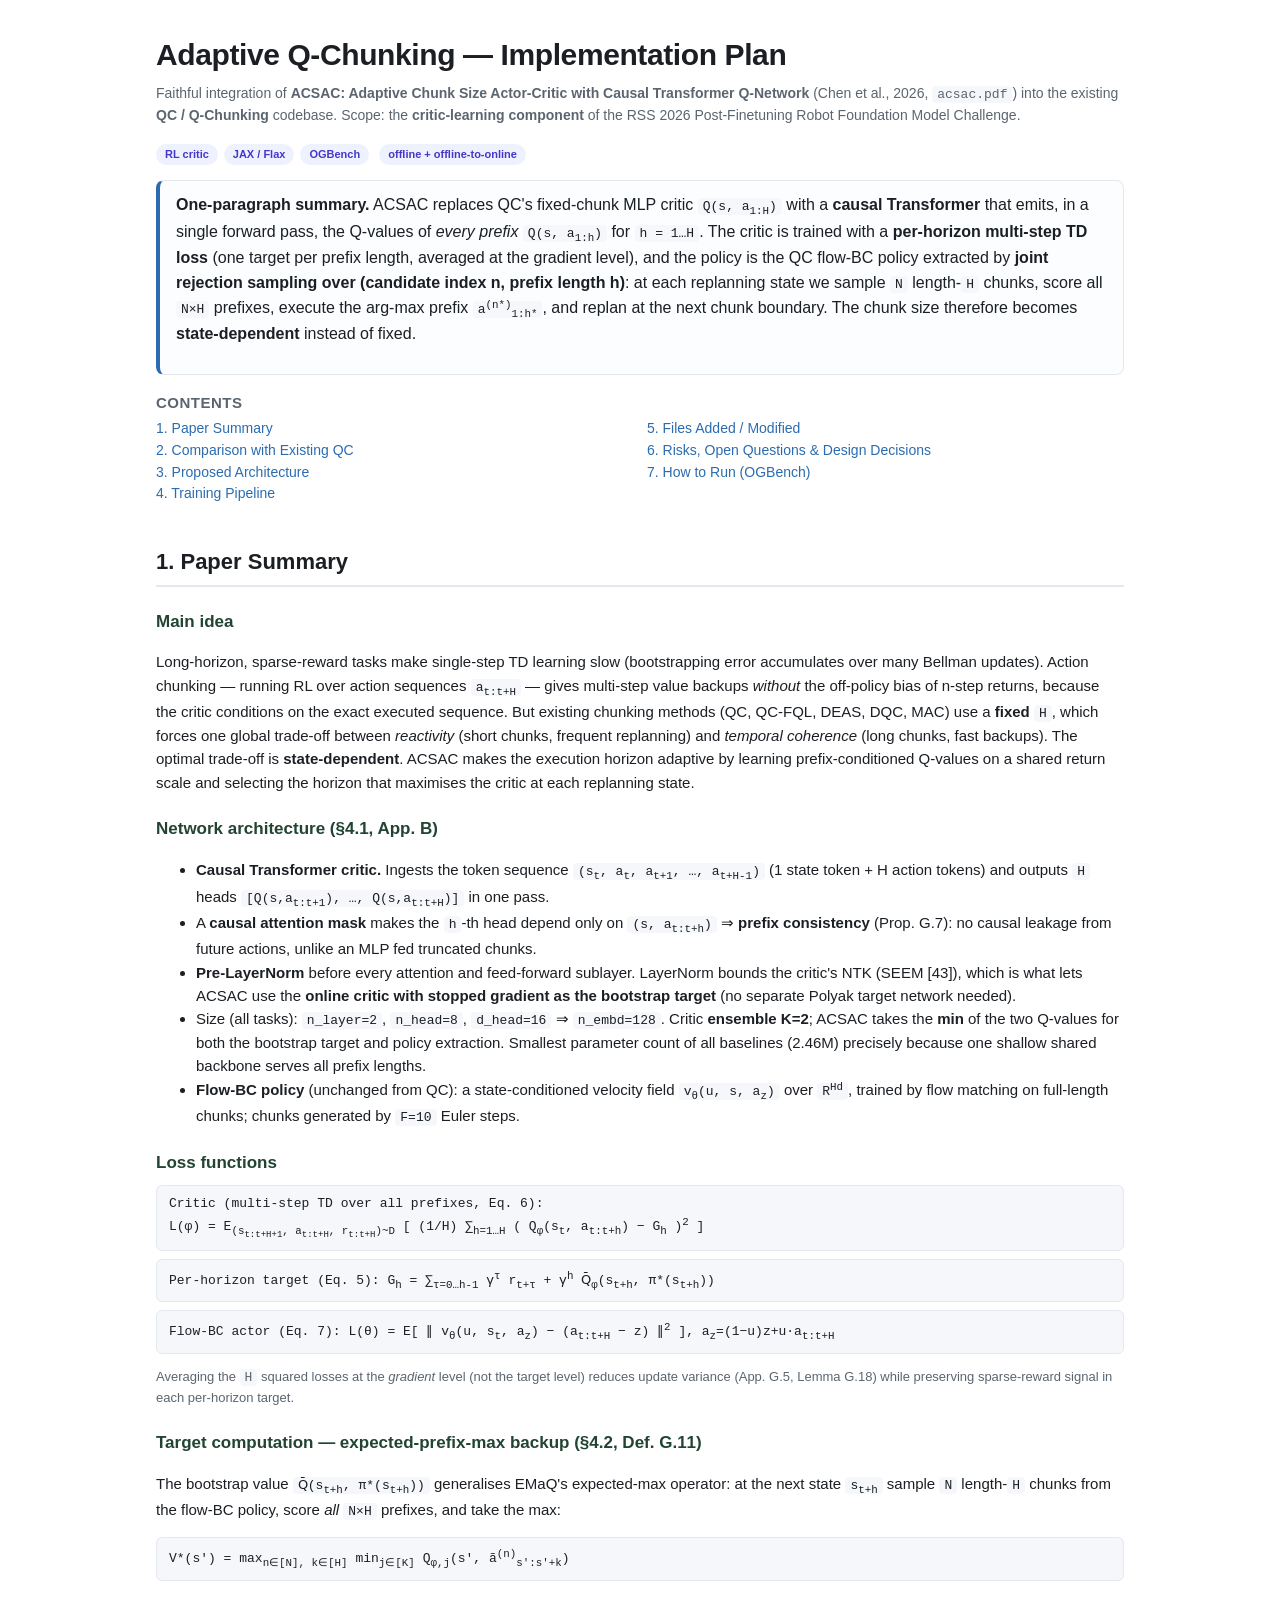
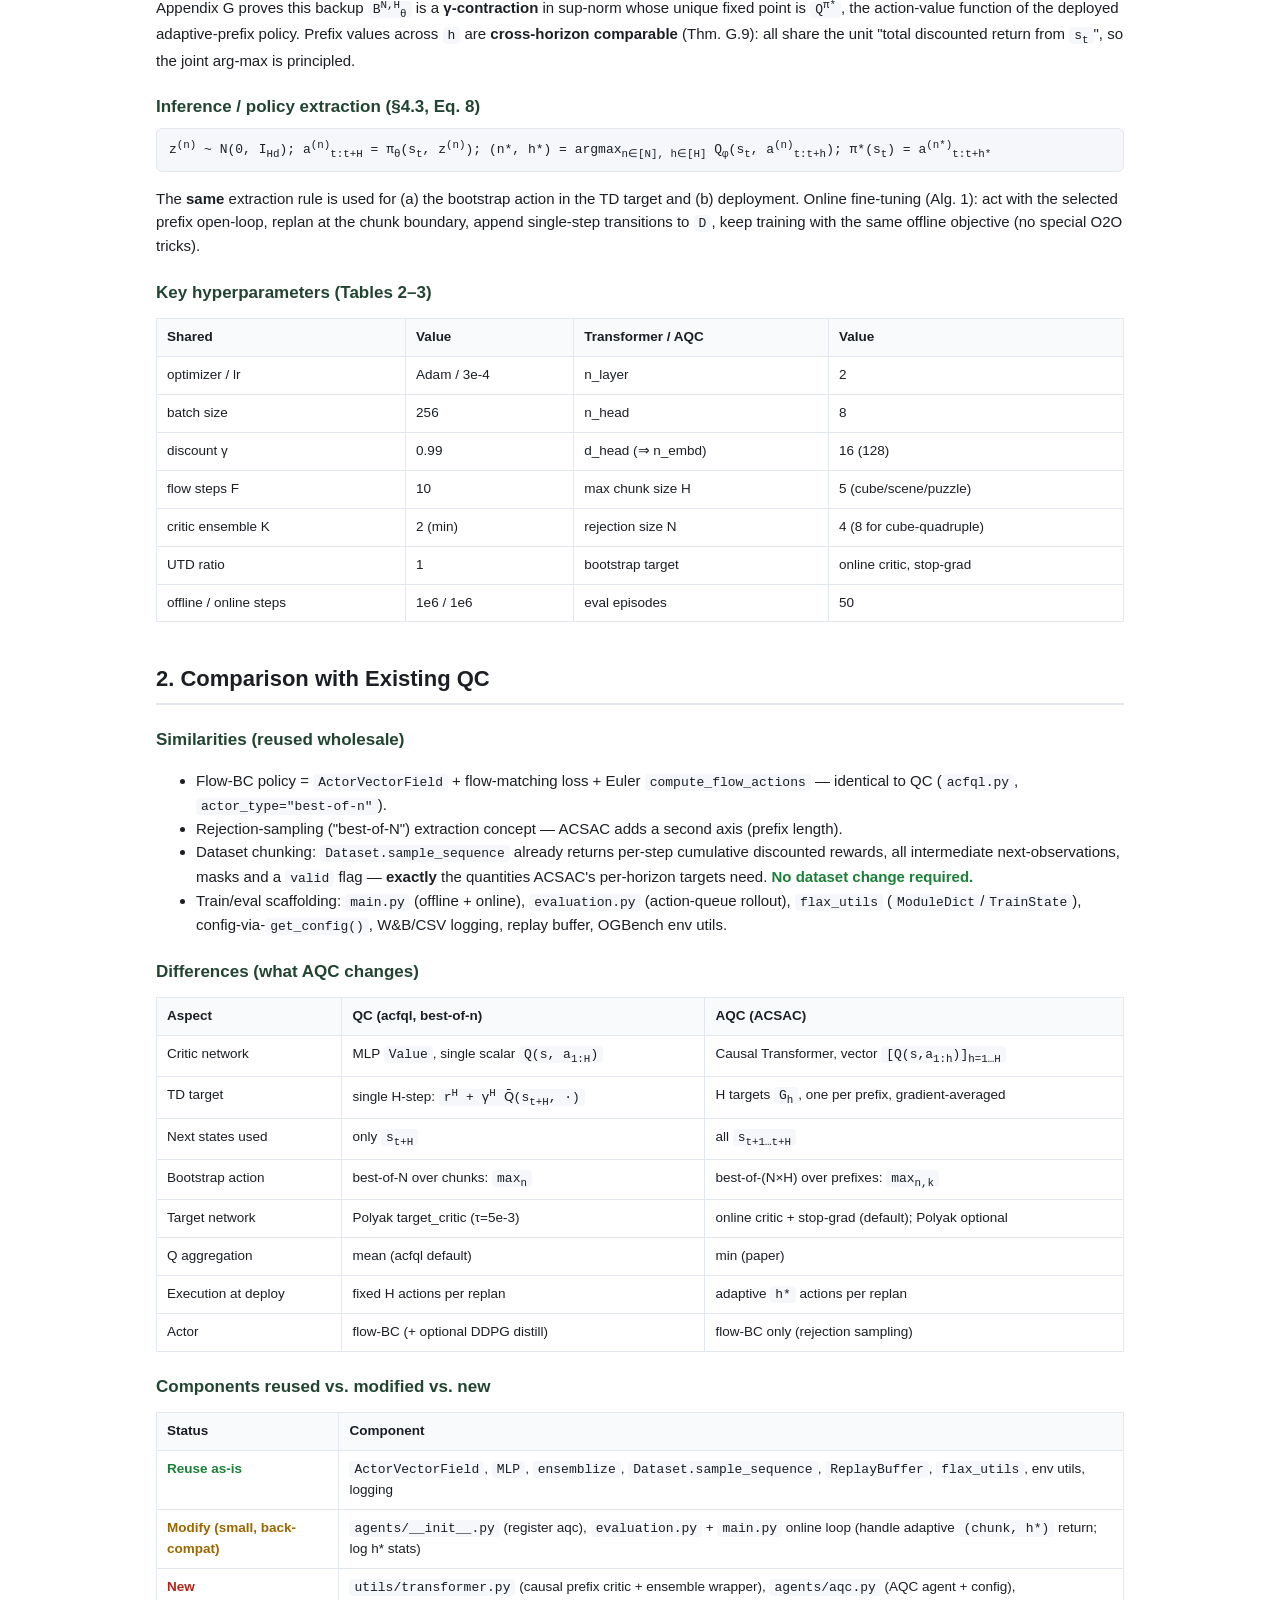
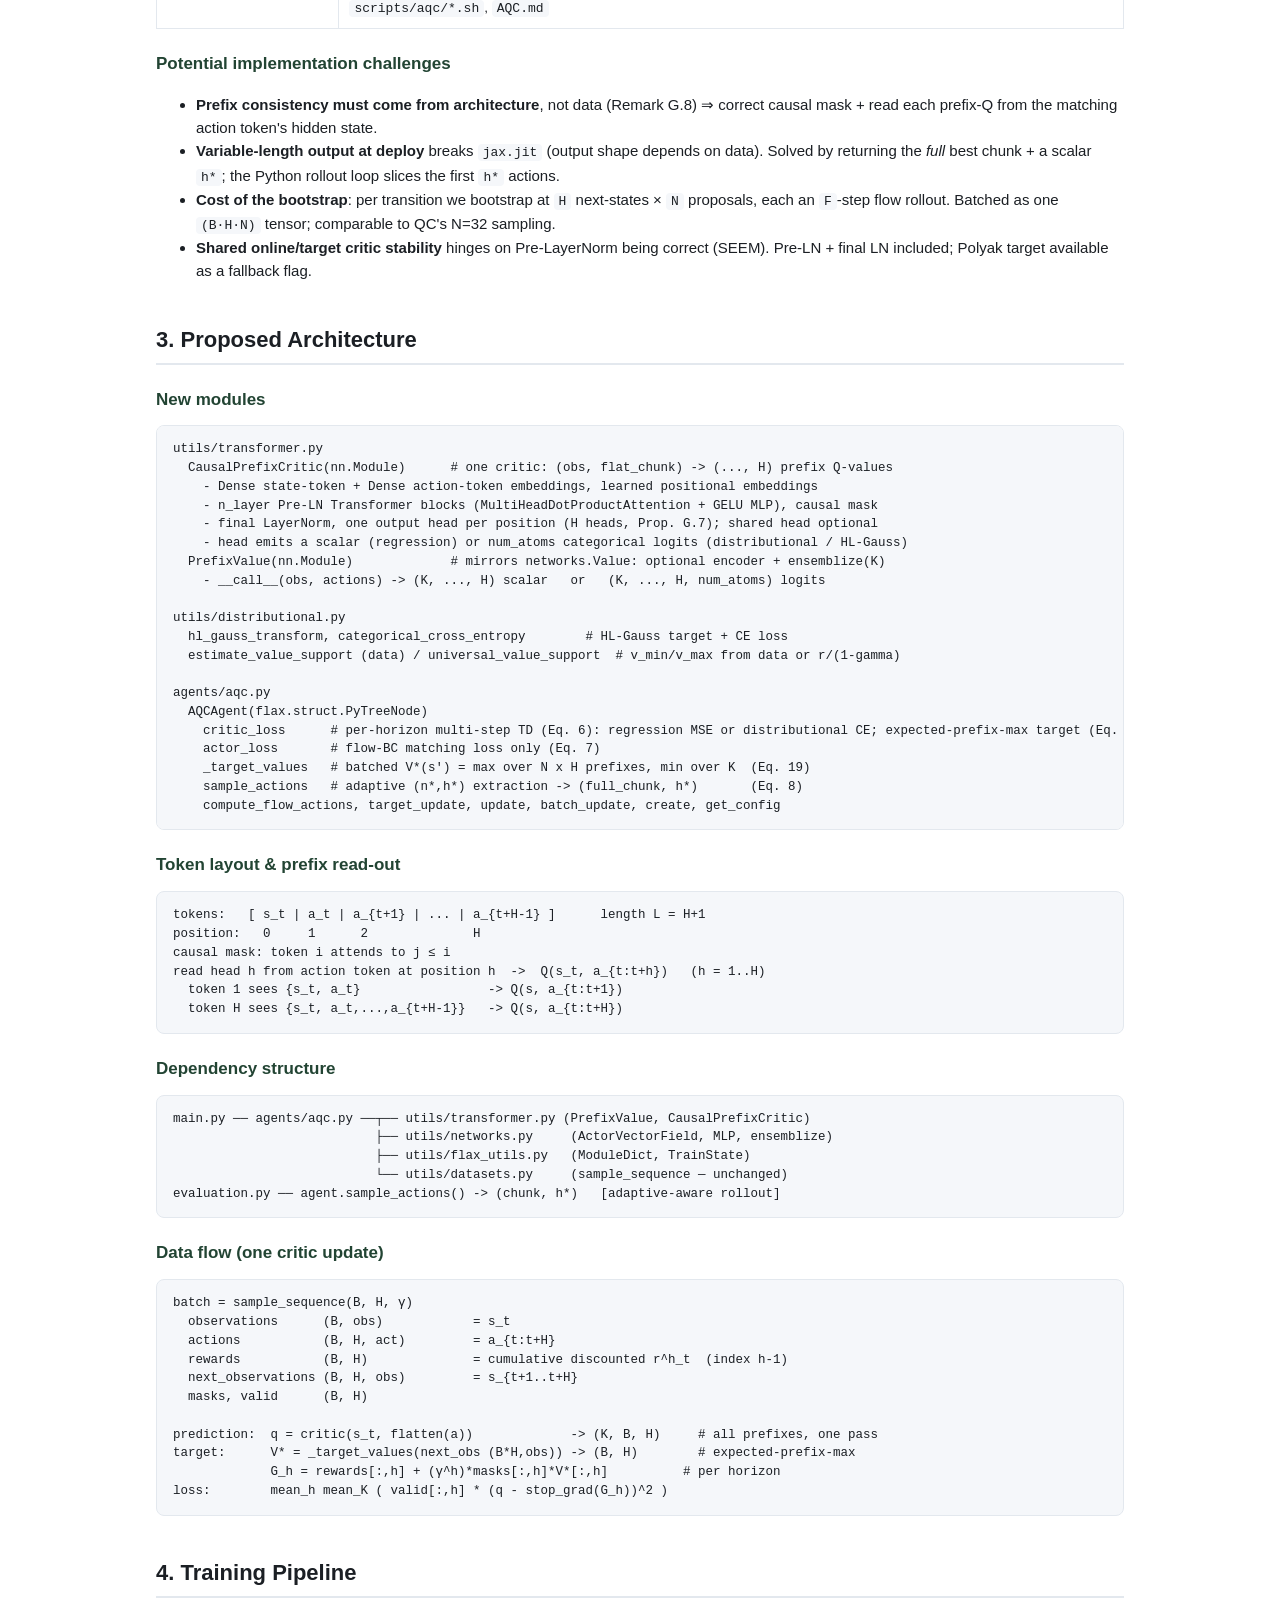
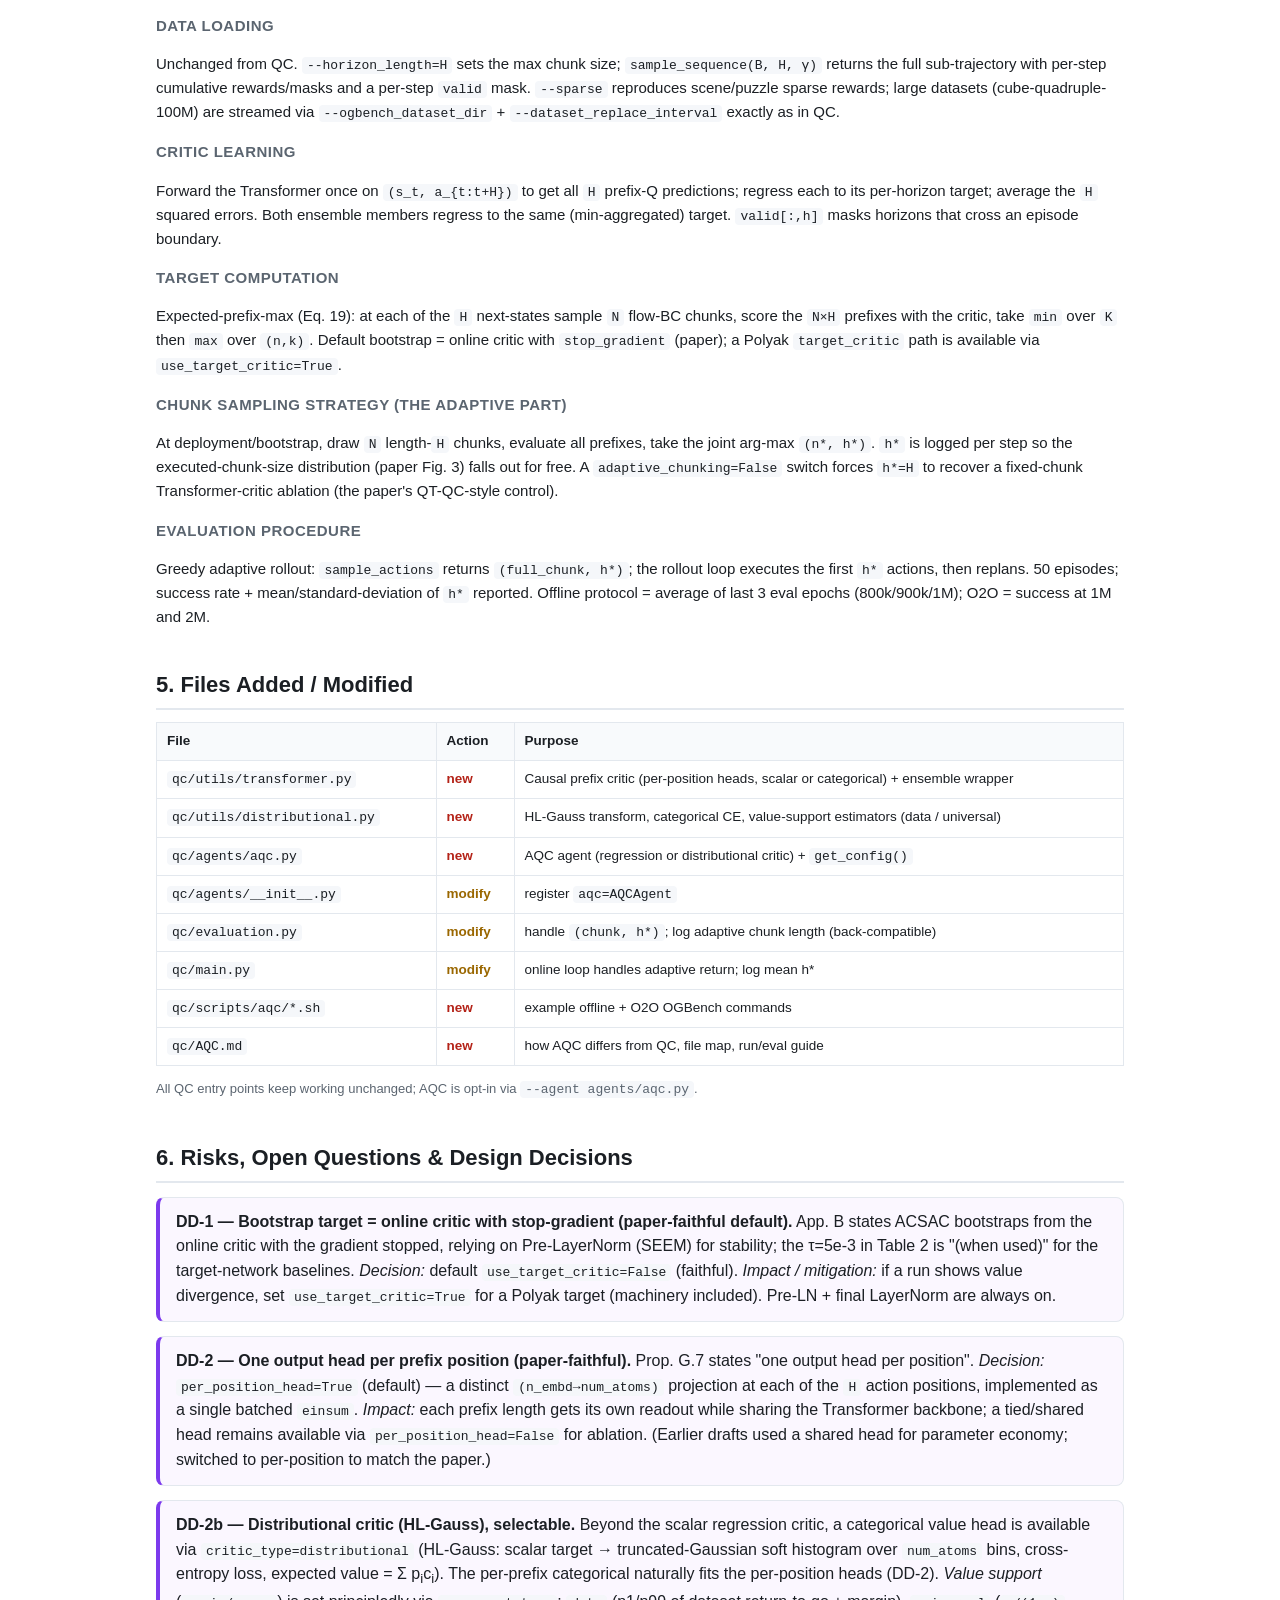
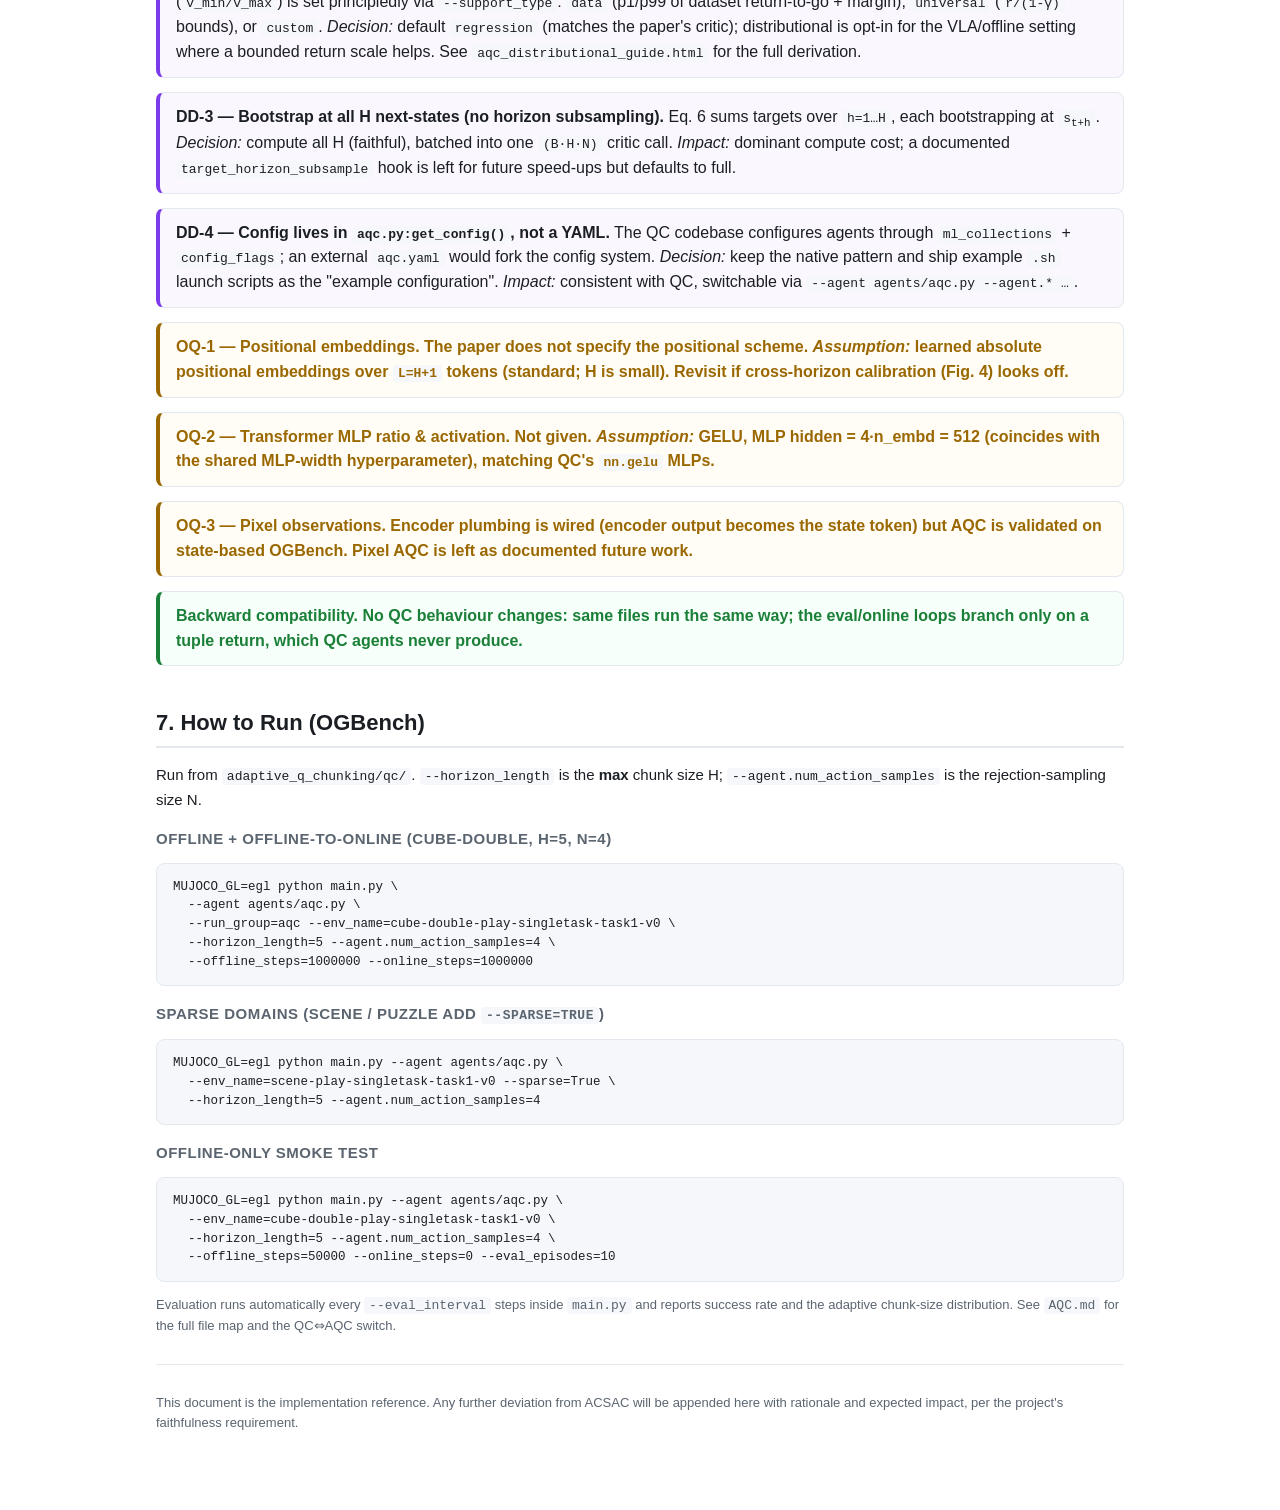
==== commit e246eedf: "docs: sync AQC.md + plan + reading guide with current code - per-position output head (Prop G.7) rep" ====
--- a/adaptive_q_chunking/implementation_plan.html
+++ b/adaptive_q_chunking/implementation_plan.html
@@ -209,13 +209,18 @@
   CausalPrefixCritic(nn.Module)      # one critic: (obs, flat_chunk) -> (..., H) prefix Q-values
     - Dense state-token + Dense action-token embeddings, learned positional embeddings
     - n_layer Pre-LN Transformer blocks (MultiHeadDotProductAttention + GELU MLP), causal mask
-    - final LayerNorm, shared Dense(1) head read at each of the H action positions
+    - final LayerNorm, one output head per position (H heads, Prop. G.7); shared head optional
+    - head emits a scalar (regression) or num_atoms categorical logits (distributional / HL-Gauss)
   PrefixValue(nn.Module)             # mirrors networks.Value: optional encoder + ensemblize(K)
-    - __call__(obs, actions) -> (K, ..., H)
+    - __call__(obs, actions) -> (K, ..., H) scalar   or   (K, ..., H, num_atoms) logits
+
+utils/distributional.py
+  hl_gauss_transform, categorical_cross_entropy        # HL-Gauss target + CE loss
+  estimate_value_support (data) / universal_value_support  # v_min/v_max from data or r/(1-gamma)
 
 agents/aqc.py
   AQCAgent(flax.struct.PyTreeNode)
-    critic_loss      # per-horizon multi-step TD (Eq. 6), expected-prefix-max target (Eq. 5/19)
+    critic_loss      # per-horizon multi-step TD (Eq. 6): regression MSE or distributional CE; expected-prefix-max target (Eq. 5/19)
     actor_loss       # flow-BC matching loss only (Eq. 7)
     _target_values   # batched V*(s') = max over N x H prefixes, min over K  (Eq. 19)
     sample_actions   # adaptive (n*,h*) extraction -> (full_chunk, h*)       (Eq. 8)
@@ -284,8 +289,9 @@
 <h2 id="files">5. Files Added / Modified</h2>
 <table>
 <tr><th>File</th><th>Action</th><th>Purpose</th></tr>
-<tr><td><code>qc/utils/transformer.py</code></td><td class="bad">new</td><td>Causal prefix critic + ensemble wrapper</td></tr>
-<tr><td><code>qc/agents/aqc.py</code></td><td class="bad">new</td><td>AQC agent + <code>get_config()</code></td></tr>
+<tr><td><code>qc/utils/transformer.py</code></td><td class="bad">new</td><td>Causal prefix critic (per-position heads, scalar or categorical) + ensemble wrapper</td></tr>
+<tr><td><code>qc/utils/distributional.py</code></td><td class="bad">new</td><td>HL-Gauss transform, categorical CE, value-support estimators (data / universal)</td></tr>
+<tr><td><code>qc/agents/aqc.py</code></td><td class="bad">new</td><td>AQC agent (regression or distributional critic) + <code>get_config()</code></td></tr>
 <tr><td><code>qc/agents/__init__.py</code></td><td class="warn">modify</td><td>register <code>aqc=AQCAgent</code></td></tr>
 <tr><td><code>qc/evaluation.py</code></td><td class="warn">modify</td><td>handle <code>(chunk, h*)</code>; log adaptive chunk length (back-compatible)</td></tr>
 <tr><td><code>qc/main.py</code></td><td class="warn">modify</td><td>online loop handles adaptive return; log mean h*</td></tr>
@@ -307,10 +313,23 @@
 </div>
 
 <div class="box dev">
-<b>DD-2 — Shared output head across positions.</b> Prop. G.7 says "one output head per position"; the shared-backbone
-/ common-return-scale argument (§4.1) implies tied weights. <i>Decision:</i> a single <code>Dense(1)</code> head applied
-at every action token (as in TOP-ERL/T-SAC). <i>Impact:</i> fewer params, better cross-horizon calibration; matches the
-2.46M parameter count. Per-position heads can be added later if needed.
+<b>DD-2 — One output head per prefix position (paper-faithful).</b> Prop. G.7 states "one output head per
+position". <i>Decision:</i> <code>per_position_head=True</code> (default) — a distinct
+<code>(n_embd&rarr;num_atoms)</code> projection at each of the <code>H</code> action positions, implemented as a single
+batched <code>einsum</code>. <i>Impact:</i> each prefix length gets its own readout while sharing the Transformer
+backbone; a tied/shared head remains available via <code>per_position_head=False</code> for ablation. (Earlier drafts
+used a shared head for parameter economy; switched to per-position to match the paper.)
+</div>
+
+<div class="box dev">
+<b>DD-2b — Distributional critic (HL-Gauss), selectable.</b> Beyond the scalar regression critic, a categorical
+value head is available via <code>critic_type=distributional</code> (HL-Gauss: scalar target &rarr; truncated-Gaussian
+soft histogram over <code>num_atoms</code> bins, cross-entropy loss, expected value = &Sigma; p<sub>i</sub>c<sub>i</sub>).
+The per-prefix categorical naturally fits the per-position heads (DD-2). <i>Value support</i> (<code>v_min/v_max</code>)
+is set principledly via <code>--support_type</code>: <code>data</code> (p1/p99 of dataset return-to-go + margin),
+<code>universal</code> (<code>r/(1-&gamma;)</code> bounds), or <code>custom</code>. <i>Decision:</i> default
+<code>regression</code> (matches the paper's critic); distributional is opt-in for the VLA/offline setting where a
+bounded return scale helps. See <code>aqc_distributional_guide.html</code> for the full derivation.
 </div>
 
 <div class="box dev">
